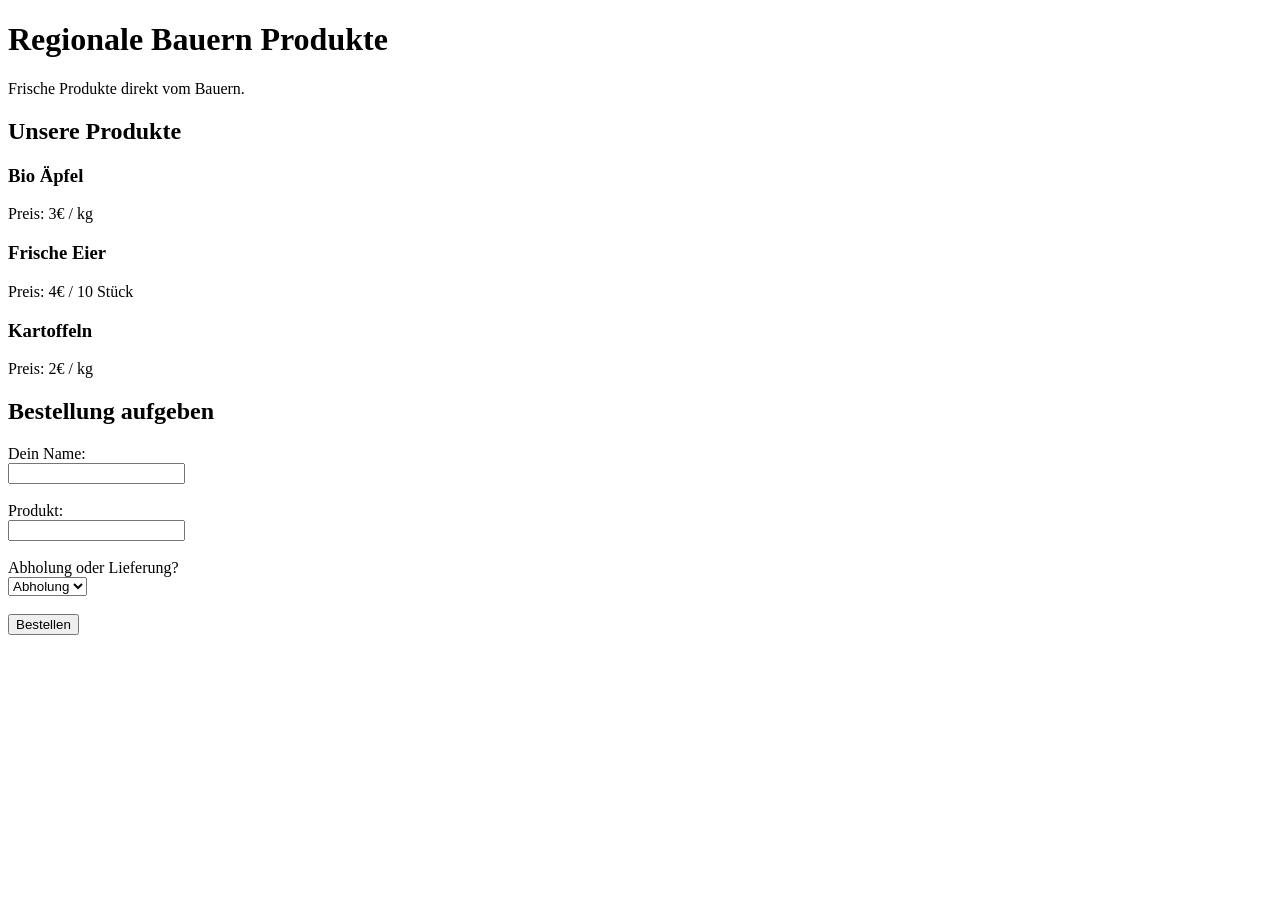
==== index.html @ 9c3779c5 "Add files via upload" ====
<!DOCTYPE html>
<html>
<head>
    <title>Bauern Plattform</title>
</head>
<body>

    <h1>Regionale Bauern Produkte</h1>
    <p>Frische Produkte direkt vom Bauern.</p>

</body>
</html>
<h2>Unsere Produkte</h2>

<div>
    <h3>Bio Äpfel</h3>
    <p>Preis: 3€ / kg</p>
</div>

<div>
    <h3>Frische Eier</h3>
    <p>Preis: 4€ / 10 Stück</p>
</div>

<div>
    <h3>Kartoffeln</h3>
    <p>Preis: 2€ / kg</p>
</div>
<h2>Bestellung aufgeben</h2>

<form>
    <label>Dein Name:</label><br>
    <input type="text"><br><br>

    <label>Produkt:</label><br>
    <input type="text"><br><br>

    <label>Abholung oder Lieferung?</label><br>
    <select>
        <option>Abholung</option>
        <option>Lieferung</option>
    </select><br><br>

    <button type="submit">Bestellen</button>
</form>
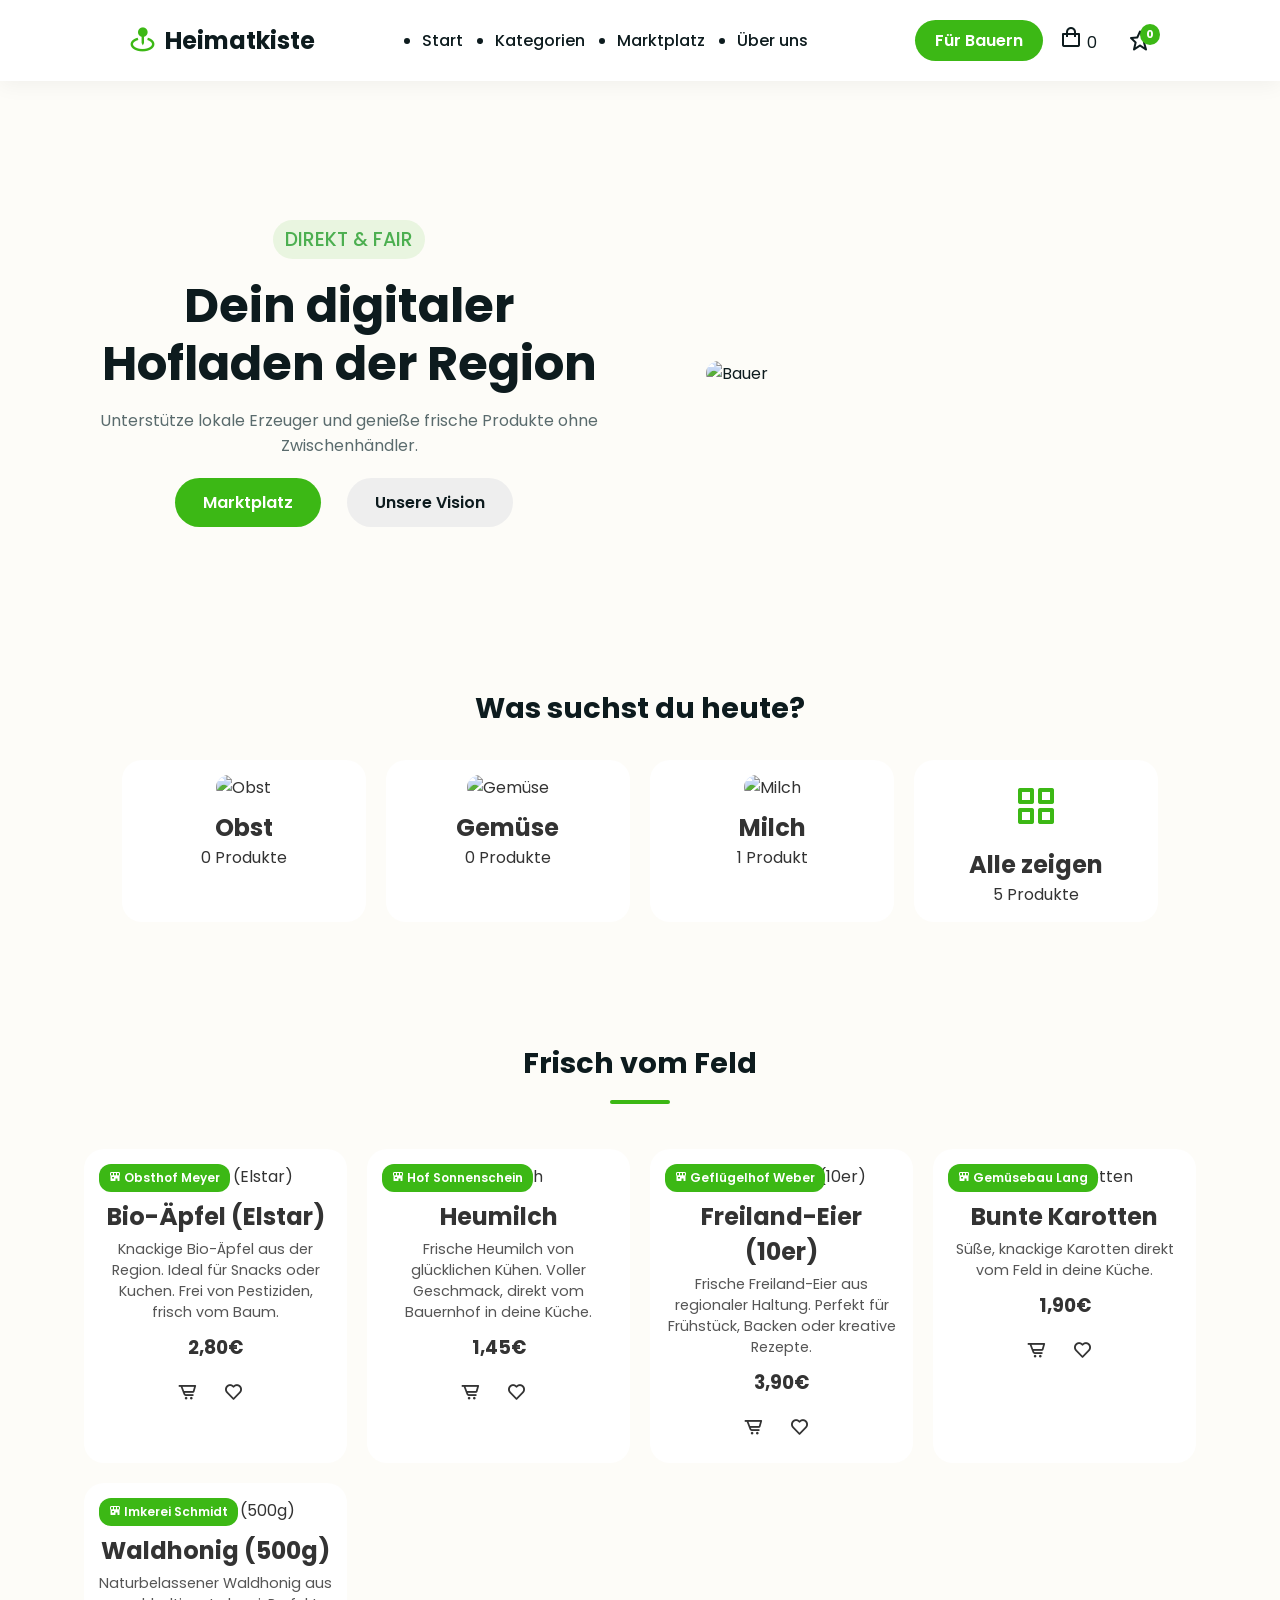
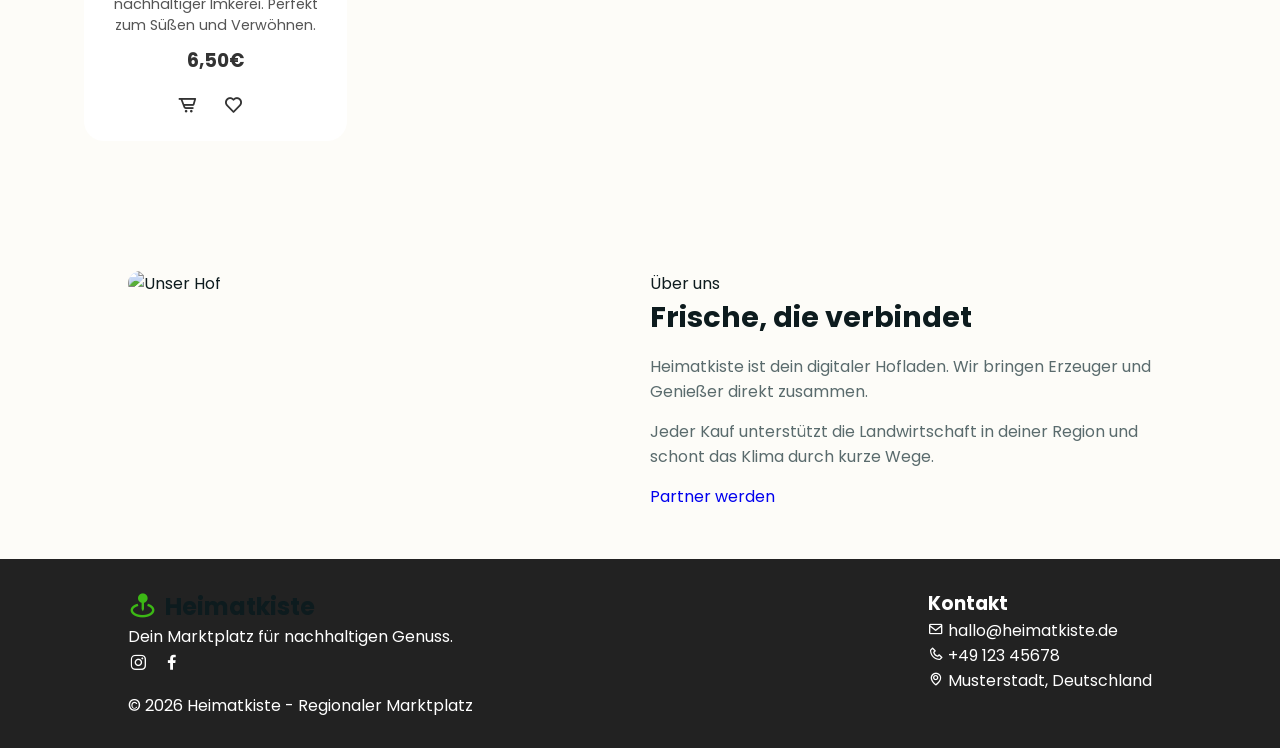
==== commit 958b096c: "Revamp index.html structure and content" ====
--- a/index.html
+++ b/index.html
@@ -1,45 +1,145 @@
 <!DOCTYPE html>
-<html>
+<html lang="de">
 <head>
-    <title>Bauern Plattform</title>
+    <meta charset="UTF-8">
+    <meta name="viewport" content="width=device-width, initial-scale=1.0">
+    <title>Heimatkiste | Regionaler Marktplatz</title>
+    <link rel="stylesheet" href="https://fonts.googleapis.com/css2?family=Poppins:wght@300;400;500;600;700&display=swap">
+    <link rel="stylesheet" href="https://cdn.jsdelivr.net/npm/boxicons@latest/css/boxicons.min.css">
+    <link rel="stylesheet" href="https://unpkg.com/swiper/swiper-bundle.min.css">
+    <link rel="stylesheet" href="style.css">
 </head>
 <body>
 
-    <h1>Regionale Bauern Produkte</h1>
-    <p>Frische Produkte direkt vom Bauern.</p>
+<header>
+    <a href="index.html" class="logo"><i class='bx bxs-map-pin'></i>Heimatkiste</a>
+    <ul class="navbar">
+        <li><a href="#home">Start</a></li>
+        <li><a href="#categories">Kategorien</a></li>
+        <li><a href="#produkte">Marktplatz</a></li>
+        <li><a href="#about">Über uns</a></li>
+    </ul>
+    <div class="header-icons">
+        <a href="farmer.html" class="btn-farmer">Für Bauern</a>
+        <div class="cart-icon" id="cart-btn">
+            <i class='bx bx-shopping-bag'></i>
+            <span id="cart-count">0</span>
+        </div>
+        <div class="favorites-icon" id="favorites-btn">
+            <i class='bx bx-star'></i>
+            <span id="favorites-count">0</span>
+        </div>
+        <i class='bx bx-menu' id="menu-icon"></i>
+    </div>
+</header>
 
+<section class="home swiper" id="home">
+    <div class="swiper-wrapper">
+        <div class="swiper-slide container">
+            <div class="home-text">
+                <span>Direkt & Fair</span>
+                <h1>Dein digitaler <br>Hofladen der Region</h1>
+                <p>Unterstütze lokale Erzeuger und genieße frische Produkte ohne Zwischenhändler.</p>
+                <div class="home-btns">
+                    <a href="#produkte" class="btn">Marktplatz</a>
+                    <a href="#about" class="btn-alt">Unsere Vision</a>
+                </div>
+            </div>
+            <div class="home-img">
+                <img src="https://images.unsplash.com/photo-1595113316349-9fa4ee24f884?auto=format&fit=crop&w=800&q=80" alt="Bauer">
+            </div>
+        </div>
+    </div>
+    <div class="swiper-pagination"></div>
+</section>
+
+<section class="categories" id="categories">
+    <div class="heading"><h1>Was suchst du heute?</h1></div>
+    <div class="categories-container">
+        <div class="box" onclick="renderProducts('Obst')">
+            <img src="https://images.unsplash.com/photo-1610832958506-aa56368176cf?w=400" alt="Obst">
+            <h2>Obst</h2>
+            <span class="count" id="count-Obst">0 Produkte</span>
+        </div>
+        <div class="box" onclick="renderProducts('Gemüse')">
+            <img src="https://images.unsplash.com/photo-1597362868423-3b1ad00dc9bb?w=400" alt="Gemüse">
+            <h2>Gemüse</h2>
+            <span class="count" id="count-Gemüse">0 Produkte</span>
+        </div>
+        <div class="box" onclick="renderProducts('Milchprodukte')">
+            <img src="https://images.unsplash.com/photo-1528750955925-53f58e2c31a9?w=400" alt="Milch">
+            <h2>Milch</h2>
+            <span class="count" id="count-Milchprodukte">0 Produkte</span>
+        </div>
+        <div class="box" onclick="renderProducts('Alle')">
+            <div style="font-size: 3rem; color: #3cb815; text-align: center;"><i class='bx bx-grid-alt'></i></div>
+            <h2>Alle zeigen</h2>
+            <span class="count" id="count-Alle">0 Produkte</span>
+        </div>
+    </div>
+</section>  
+<!-- PRODUKTE -->
+<section class="produkte" id="produkte">
+    <div class="heading">
+        <h1>Frisch vom Feld</h1>
+    </div>
+    <div id="products-grid" class="produkte-container">
+        <p class="empty-msg">Keine Produkte verfügbar...</p>
+    </div>
+</section>
+<section class="about" id="about">
+    <div class="about-container">
+        <div class="about-img">
+            <img src="https://images.unsplash.com/photo-1500651230702-0e2d8a49d4ad?w=800" alt="Unser Hof">
+        </div>
+        <div class="about-text">
+            <span>Über uns</span>
+            <h2>Frische, die verbindet</h2>
+            <p>Heimatkiste ist dein digitaler Hofladen. Wir bringen Erzeuger und Genießer direkt zusammen.</p>
+            <p>Jeder Kauf unterstützt die Landwirtschaft in deiner Region und schont das Klima durch kurze Wege.</p>
+            <a href="farmer.html" class="btn">Partner werden</a>
+        </div>
+    </div>
+</section>
+
+<footer>
+    <div class="footer-container">
+        <div class="footer-box">
+            <a href="#" class="logo"><i class='bx bxs-map-pin'></i>Heimatkiste</a>
+            <p>Dein Marktplatz für nachhaltigen Genuss.</p>
+            <div class="social">
+                <a href="#"><i class='bx bxl-instagram'></i></a>
+                <a href="#"><i class='bx bxl-facebook'></i></a>
+            </div>
+        </div>
+        <div class="footer-box">
+            <h3>Kontakt</h3>
+            <p><i class='bx bx-envelope'></i> hallo@heimatkiste.de</p>
+            <p><i class='bx bx-phone'></i> +49 123 45678</p>
+            <p><i class='bx bx-map'></i> Musterstadt, Deutschland</p>
+        </div>
+    </div>
+    <div class="copyright"><p>&#169; 2026 Heimatkiste - Regionaler Marktplatz</p></div>
+</footer>
+
+<div class="cart-sidebar" id="cart-sidebar">
+    <div class="cart-header"><h2>Deine Kiste</h2><i class='bx bx-x' id="close-cart"></i></div>
+    <div class="cart-content" id="cart-items-container"></div>
+    <div class="cart-footer">
+        <div class="total"><span>Gesamt:</span><span id="cart-total">0,00€</span></div>
+        <button class="checkout-btn">Zur Kasse</button>
+    </div>
+</div>
+<div class="cart-overlay" id="cart-overlay"></div>
+
+<div class="favorites-sidebar" id="favorites-sidebar">
+    <div class="header"><h2>Favoriten</h2><i class='bx bx-x' id="close-favorites"></i></div>
+    <div class="content" id="favorites-items-container"></div>
+</div>
+<div class="favorites-overlay" id="favorites-overlay"></div>
+
+<script src="https://unpkg.com/swiper/swiper-bundle.min.js"></script>
+<script src="main.js"></script>
+<script src="products.js"></script>
 </body>
 </html>
-<h2>Unsere Produkte</h2>
-
-<div>
-    <h3>Bio Äpfel</h3>
-    <p>Preis: 3€ / kg</p>
-</div>
-
-<div>
-    <h3>Frische Eier</h3>
-    <p>Preis: 4€ / 10 Stück</p>
-</div>
-
-<div>
-    <h3>Kartoffeln</h3>
-    <p>Preis: 2€ / kg</p>
-</div>
-<h2>Bestellung aufgeben</h2>
-
-<form>
-    <label>Dein Name:</label><br>
-    <input type="text"><br><br>
-
-    <label>Produkt:</label><br>
-    <input type="text"><br><br>
-
-    <label>Abholung oder Lieferung?</label><br>
-    <select>
-        <option>Abholung</option>
-        <option>Lieferung</option>
-    </select><br><br>
-
-    <button type="submit">Bestellen</button>
-</form>
--- a/style.css
+++ b/style.css
@@ -0,0 +1,924 @@
+@import url('https://fonts.googleapis.com/css2?family=Poppins:wght@300;400;500;600;700;800&display=swap');
+
+:root {
+    --green: #3cb815;
+    --orange: #f2994a;
+    --text-dark: #0d1b1e;
+    --text-light: #5a6b6d;
+    --bg-color: #fdfcf8;
+    --white: #ffffff;
+}
+
+* {
+    margin: 0;
+    padding: 0;
+    box-sizing: border-box;
+    font-family: 'Poppins', sans-serif;
+    text-decoration: none; /* Unterstriche weg */
+}
+
+body {
+    background: var(--bg-color);
+    color: var(--text-dark);
+    overflow-x: hidden;
+}
+
+/* --- HEADER --- */
+header {
+    position: fixed;
+    top: 0;
+    left: 0;
+    width: 100%;
+    display: flex;
+    justify-content: space-between;
+    align-items: center;
+    padding: 20px 10%;
+    background: rgba(255, 255, 255, 0.95);
+    backdrop-filter: blur(10px);
+    z-index: 1000;
+    box-shadow: 0 4px 20px rgba(0,0,0,0.05);
+}
+
+.logo {
+    display: flex;
+    align-items: center;
+    font-size: 1.5rem;
+    font-weight: 700;
+    color: var(--text-dark);
+}
+.logo i {
+    color: var(--green);
+    font-size: 1.8rem;
+    margin-right: 8px;
+}
+
+.navbar {
+    display: flex;
+    gap: 2rem;
+}
+.navbar a {
+    color: var(--text-dark);
+    font-weight: 500;
+}
+.navbar a:hover { color: var(--green); }
+
+.header-icons {
+    display: flex;
+    align-items: center;
+    gap: 1rem;
+}
+.header-icons .btn-farmer {
+    background: var(--green);
+    color: var(--white);
+    padding: 8px 20px;
+    border-radius: 50px;
+    font-weight: 600;
+}
+.header-icons .btn-farmer:hover { background: var(--orange); }
+.profile i, #menu-icon, #cart-btn i { font-size: 24px; cursor: pointer; }
+#menu-icon { display: none; }
+
+/* --- HERO --- */
+.home {
+    padding-top: 120px;
+}
+
+.home .container {
+    display: flex;
+    align-items: center;
+    justify-content: center;
+    gap: 3rem;
+    flex-wrap: wrap;
+    padding: 0 5%;
+}
+
+.home-text {
+    flex: 1 1 450px;
+    max-width: 550px;
+}
+
+.home-img {
+    flex: 1 1 450px;
+    display: flex;
+    justify-content: center;
+}
+
+.home-img img {
+    max-width: 400px;
+    width: 100%;
+    border-radius: 20px;
+}
+.home-text span {
+    display: inline-block;
+    background: rgba(60,184,21,0.1);
+    color: var(--green);
+    padding: 5px 12px;
+    border-radius: 50px;
+    font-size: 0.85rem;
+    font-weight: 600;
+    text-transform: uppercase;
+    margin-bottom: 10px;
+}
+.home-text h1 { font-size: clamp(2rem,5vw,3rem); margin: 15px 0; line-height: 1.2; }
+.home-text p { color: var(--text-light); font-size: 1rem; margin-bottom: 20px; }
+.home-btns a {
+    display: inline-block;
+    padding: 12px 28px;
+    border-radius: 50px;
+    font-weight: 600;
+    margin-right: 10px;
+}
+.home-btns .btn { background: var(--green); color: var(--white); }
+.home-btns .btn:hover { background: var(--orange); }
+.home-btns .btn-alt { background: #eee; color: var(--text-dark); }
+.home-btns .btn-alt:hover { background: #ddd; }
+.home-img { flex: 1; display: flex; justify-content: center; }
+.home-img img { width: 100%; max-width: 450px; border-radius: 20px; object-fit: cover; }
+
+/* --- FEATURES --- */
+.features {
+    display: flex;
+    justify-content: space-around;
+    text-align: center;
+    padding: 50px 10%;
+    flex-wrap: wrap;
+    gap: 20px;
+}
+.feature-box {
+    flex: 1;
+    min-width: 220px;
+    background: var(--white);
+    padding: 20px;
+    border-radius: 15px;
+    box-shadow: 0 4px 10px rgba(0,0,0,0.05);
+}
+.feature-box i { font-size: 40px; color: var(--green); margin-bottom: 10px; }
+
+/* --- CATEGORIES --- */
+.categories { padding: 50px 10%; }
+.categories .heading { text-align: center; margin-bottom: 25px; }
+.categories .heading h1 { font-size: 1.8rem; font-weight: 700; }
+/* KATEGORIEN */
+.categories {
+    padding: 60px 5%;
+}
+
+.categories-container {
+    display: grid;
+    grid-template-columns: repeat(auto-fill, minmax(180px, 1fr));
+    gap: 20px;
+}
+
+.categories-container .box {
+    background: #fff;
+    border-radius: 18px;
+    padding: 15px;
+    text-align: center;
+    transition: 0.3s ease;
+}
+
+.categories-container .box:hover {
+    transform: translateY(-5px);
+    box-shadow: 0 10px 25px rgba(0,0,0,0.08);
+}
+
+.categories-container img {
+    width: 100%;
+    height: 150px;
+    object-fit: cover;
+    border-radius: 12px;
+}
+/* --- PRODUKTE --- */
+.produkte { padding: 50px 10%; }
+.produkte .heading { text-align: center; margin-bottom: 25px; position: relative; }
+.produkte .heading h1 { font-size: 1.8rem; font-weight: 700; }
+.produkte .heading span { color: var(--green); }
+.produkte .heading::after {
+    content: "";
+    display: block;
+    width: 60px;
+    height: 4px;
+    background: var(--green);
+    margin: 8px auto 0 auto;
+    border-radius: 2px;
+}
+/* PRODUKTE */
+.produkte {
+    padding: 60px 5%;
+}
+
+.produkte-container {
+    display: grid;
+    grid-template-columns: repeat(auto-fill, minmax(250px, 1fr));
+    gap: 25px;
+}
+
+.product-card {
+    background: #fff;
+    border-radius: 18px;
+    box-shadow: 0 8px 20px rgba(0,0,0,0.05);
+    overflow: hidden;
+    transition: 0.3s ease;
+}
+
+.product-card:hover {
+    transform: translateY(-6px);
+}
+
+.product-card img {
+    width: 100%;
+    height: 200px;
+    object-fit: cover;
+}
+
+.product-info {
+    padding: 15px;
+}
+
+.price-row {
+    display: flex;
+    justify-content: space-between;
+    align-items: center;
+    margin-top: 12px;
+}
+
+.box-icons { display: flex; justify-content: center; gap: 15px; padding: 10px 0; }
+.box-icons i { cursor: pointer; font-size: 22px; color: var(--green); }
+.box-icons i:hover { color: var(--orange); }
+
+/* --- ABOUT --- */
+.about-container { display: flex; flex-wrap: wrap; justify-content: space-between; padding: 50px 10%; gap: 20px; }
+.about-img, .about-text { flex: 1 1 400px; }
+.about-img img { width: 100%; border-radius: 20px; object-fit: cover; }
+.about-text h2 { font-size: 1.8rem; margin-bottom: 15px; }
+.about-text p { margin-bottom: 15px; color: var(--text-light); }
+
+/* --- FARMER JOIN --- */
+.farmer-join { background: #f5f5f5; padding: 50px 10%; text-align: center; }
+.join-form { display: flex; flex-wrap: wrap; justify-content: center; gap: 10px; margin-top: 20px; }
+.join-form input { padding: 12px; border-radius: 50px; border: 1px solid #ddd; min-width: 200px; }
+.join-form button { padding: 12px 30px; border-radius: 50px; background: var(--green); color: #fff; font-weight: 600; border: none; cursor: pointer; }
+.join-form button:hover { background: var(--orange); }
+
+/* --- FOOTER --- */
+footer { background: #222; color: #fff; padding: 30px 10%; }
+footer a { color: #fff; }
+footer .social a { margin-right: 10px; font-size: 20px; }
+footer .footer-container { display: flex; flex-wrap: wrap; justify-content: space-between; gap: 20px; }
+
+/* --- WARENKORB SIDEBAR --- */
+.cart-sidebar {
+    position: fixed;
+    right: -100%;
+    top: 0;
+    width: 300px;
+    max-width: 90%;
+    height: 100%;
+    background: var(--white);
+    box-shadow: -4px 0 20px rgba(0,0,0,0.1);
+    transition: 0.4s;
+    z-index: 2000;
+    display: flex;
+    flex-direction: column;
+}
+.cart-sidebar.active { right: 0; }
+.cart-header { display: flex; justify-content: space-between; align-items: center; padding: 20px; border-bottom: 1px solid #eee; }
+.cart-header h2 { font-weight: 800; font-size: 1.2rem; }
+.cart-content { flex: 1; padding: 20px; overflow-y: auto; }
+.cart-item { display: flex; justify-content: space-between; margin-bottom: 10px; }
+.cart-footer { padding: 20px; border-top: 1px solid #eee; }
+.cart-footer button { width: 100%; padding: 12px; border-radius: 50px; background: var(--green); color: #fff; font-weight: 600; border: none; cursor: pointer; }
+.cart-footer button:hover { background: var(--orange); }
+
+.cart-overlay {
+    position: fixed;
+    top: 0; left: 0; width: 100%; height: 100%;
+    background: rgba(0,0,0,0.3);
+    opacity: 0;
+    visibility: hidden;
+    transition: 0.4s;
+    z-index: 1500;
+}
+.cart-overlay.active { opacity: 1; visibility: visible; }
+
+/* --- RESPONSIVE --- */
+@media (max-width: 1200px) { .produkte-container { grid-template-columns: repeat(4,1fr); } }
+@media (max-width: 992px) { .produkte-container { grid-template-columns: repeat(3,1fr); } .categories-container { grid-template-columns: repeat(3,1fr); } }
+@media (max-width: 768px) {
+    #menu-icon { display: block; }
+    .navbar { position: absolute; top: -1000%; left: 0; width: 100%; background: var(--white); flex-direction: column; padding: 40px; text-align: center; transition: 0.5s; }
+    .navbar.active { top: 100%; }
+    .home .container { flex-direction: column; text-align: center; padding-top: 140px; }
+    .produkte-container { grid-template-columns: repeat(2,1fr); }
+    .categories-container { grid-template-columns: repeat(2,1fr); }
+}
+@media (max-width: 480px) {
+    .produkte-container, .categories-container { grid-template-columns: 1fr; }
+}
+@media (max-width: 768px) {
+    .home .container {
+        flex-direction: column;
+        text-align: center;
+        padding-top: 80px;
+    }
+
+    .home-text {
+        margin-bottom: 30px;
+    }
+
+    .home-img img {
+        max-width: 300px;
+    }
+}
+/* --- HERO CONTAINER --- */
+.home .container {
+    display: flex;
+    flex-wrap: wrap;
+    align-items: center;
+    justify-content: center; /* Zentriert die beiden Blöcke horizontal */
+    gap: 2rem;              /* Abstand zwischen Text und Bild */
+    padding: 100px 5%;
+}
+
+/* --- HERO TEXT --- */
+.home-text {
+    flex: 1 1 450px;        /* Flexibler Block, mindestens 450px */
+    max-width: 550px;
+    text-align: center;      /* Text zentrieren */
+}
+
+/* Optional: Buttons nebeneinander */
+.home-btns {
+    display: flex;
+    justify-content: center;
+    gap: 1rem;
+    margin-top: 20px;
+}
+
+/* --- HERO BILD --- */
+.home-img {
+    flex: 1 1 450px;
+    display: flex;
+    justify-content: center; /* Bild zentriert im Block */
+    max-width: 550px;
+}
+
+/* H1 und span etwas schöner */
+.home-text span {
+    font-weight: 500;
+    color: #4CAF50;
+    font-size: 1.2rem;
+}
+
+.home-text h1 {
+    font-size: clamp(2rem, 5vw, 3rem);
+    line-height: 1.2;
+    margin: 0.5rem 0 1rem;
+}
+/* ------------------------------ */
+/* KATEGORIEN-SECTION */
+/* ------------------------------ */
+.categories .heading {
+    text-align: center;
+    margin-bottom: 30px;
+}
+
+.categories-container {
+    display: grid;
+    grid-template-columns: repeat(auto-fit, minmax(180px, 1fr));
+    gap: 20px;
+    padding: 0 5%;
+}
+
+.categories-container .box {
+    background: var(--white);
+    border-radius: 20px;
+    overflow: hidden;
+    text-align: center;
+    padding: 15px;
+    transition: transform 0.3s ease, box-shadow 0.3s ease;
+    cursor: pointer;
+}
+
+.categories-container .box img {
+    width: 100%;
+    height: 150px;
+    object-fit: cover;
+    border-radius: 15px;
+    margin-bottom: 10px;
+}
+
+.categories-container .box:hover {
+    transform: translateY(-5px);
+    box-shadow: 0 10px 25px rgba(0, 0, 0, 0.1);
+}
+
+/* ------------------------------ */
+/* PRODUKTE-SECTION */
+/* ------------------------------ */
+.produkte .heading {
+    text-align: center;
+    margin-bottom: 25px;
+    position: relative;
+}
+
+.produkte .heading h1 {
+    font-size: 1.8rem;
+    font-weight: 700;
+    margin-bottom: 15px;
+}
+
+.produkte .heading span {
+    color: var(--green);
+}
+
+/* kleine Linie unter der Überschrift */
+.produkte .heading::after {
+    content: "";
+    display: block;
+    width: 60px;
+    height: 4px;
+    background: var(--green);
+    margin: 0 auto;
+    border-radius: 2px;
+}
+
+.produkte-container {
+    display: grid;
+    grid-template-columns: repeat(auto-fit, minmax(200px, 1fr));
+    gap: 20px;
+    padding: 0 5%;
+}
+
+.produkte-container .box {
+    background: var(--white);
+    border-radius: 20px;
+    overflow: hidden;
+    text-align: center;
+    padding: 15px;
+    transition: transform 0.3s ease, box-shadow 0.3s ease;
+    cursor: pointer;
+    position: relative;
+}
+
+.produkte-container .box img {
+    width: 100%;
+    height: 180px;
+    object-fit: cover;
+    border-radius: 15px;
+    margin-bottom: 10px;
+}
+
+.produkte-container .box:hover {
+    transform: translateY(-5px);
+    box-shadow: 0 10px 25px rgba(0, 0, 0, 0.15);
+}
+
+/* Farmer-Tag */
+.farmer-tag {
+    position: absolute;
+    top: 15px;
+    left: 15px;
+    background: var(--green);
+    color: #fff;
+    padding: 5px 10px;
+    border-radius: 12px;
+    font-size: 0.75rem;
+    font-weight: 600;
+}
+
+/* Box-Icons */
+.box-icons {
+    margin-top: 10px;
+    display: flex;
+    justify-content: center;
+    gap: 15px;
+    font-size: 1.2rem;
+    color: var(--dark-green);
+}
+
+.box-icons i:hover {
+    color: var(--green);
+    transform: scale(1.2);
+    transition: 0.3s ease;
+}
+
+/* ------------------------------ */
+/* RESPONSIVE */
+/* ------------------------------ */
+@media (max-width: 968px) {
+    .home .container {
+        flex-direction: column-reverse;
+        text-align: center;
+        padding-top: 140px;
+        gap: 2rem;
+    }
+
+    .home-text {
+        text-align: center;
+        margin: 0 auto;
+    }
+
+    .categories-container, .produkte-container {
+        grid-template-columns: repeat(auto-fit, minmax(150px, 1fr));
+    }
+}
+
+@media (max-width: 480px) {
+    .home-text h1 {
+        font-size: clamp(1.8rem, 6vw, 2.5rem);
+    }
+
+    .home-text p {
+        font-size: 1rem;
+    }
+
+    .categories-container .box img,
+    .produkte-container .box img {
+        height: 140px;
+    }
+}
+/* ------------------------------
+   CART SIDEBAR & OVERLAY
+------------------------------ */
+.cart-sidebar {
+    position: fixed;
+    top: 0;
+    right: -400px;
+    width: 350px;
+    height: 100%;
+    background: #fff;
+    box-shadow: -4px 0 15px rgba(0,0,0,0.1);
+    z-index: 1000;
+    display: flex;
+    flex-direction: column;
+    transition: right 0.3s ease;
+    font-family: 'Poppins', sans-serif;
+}
+
+.cart-sidebar.active {
+    right: 0;
+}
+
+.cart-overlay {
+    position: fixed;
+    top: 0;
+    left: 0;
+    width: 100%;
+    height: 100%;
+    background: rgba(0,0,0,0.4);
+    opacity: 0;
+    visibility: hidden;
+    transition: all 0.3s ease;
+    z-index: 900;
+}
+
+.cart-overlay.active {
+    opacity: 1;
+    visibility: visible;
+}
+
+/* ------------------------------
+   ICONS IN PRODUKTBOXEN
+------------------------------ */
+.box-icons i {
+    font-size: 1.3rem;
+    margin-right: 10px;
+    cursor: pointer;
+    color: #333;
+    transition: color 0.3s, transform 0.2s;
+}
+
+.box-icons i:hover {
+    color: #27ae60; /* grün beim hover */
+    transform: scale(1.2);
+}
+/* ------------------------------
+   HEART PULS ANIMATION
+------------------------------ */
+@keyframes pulse {
+    0%   { transform: scale(1); }
+    50%  { transform: scale(1.3); }
+    100% { transform: scale(1); }
+}
+
+.box-icons i.bx-heart.active {
+    color: #e74c3c; /* Rot, wenn aktiviert */
+    animation: pulse 0.3s ease;
+}
+/* Header Favoriten Icon */
+.favorites-icon {
+    position: relative;
+    cursor: pointer;
+    display: flex;
+    align-items: center;
+    gap: 4px;
+}
+
+.favorites-icon i {
+    font-size: 1.5rem;
+    color: var(--text-dark);
+    transition: 0.3s ease;
+}
+
+.favorites-icon:hover i {
+    color: var(--green);
+}
+
+.favorites-icon span {
+    position: absolute;
+    top: -8px;
+    right: -10px;
+    background: var(--green);
+    color: #fff;
+    font-size: 0.75rem;
+    font-weight: 700;
+    padding: 2px 6px;
+    border-radius: 50%;
+}
+/* Animation für Produkte beim Hinzufügen */
+@keyframes flyToCart {
+    0% {
+        transform: scale(1) translateY(0) rotate(0deg);
+        opacity: 1;
+    }
+    50% {
+        transform: scale(1.2) translateY(-20px) rotate(15deg);
+        opacity: 0.8;
+    }
+    100% {
+        transform: scale(0.5) translateY(-50px) rotate(30deg);
+        opacity: 0;
+    }
+}
+
+.cart-item-fly {
+    position: absolute;
+    z-index: 9999;
+    pointer-events: none;
+    animation: flyToCart 0.7s forwards;
+}
+/* FAVORITEN ICON */
+.favorites-icon {
+    position: relative;
+    margin-left: 15px;
+    cursor: pointer;
+}
+
+.favorites-icon span {
+    position: absolute;
+    top: -5px;
+    right: -8px;
+    background: var(--green);
+    color: #fff;
+    font-size: 0.7rem;
+    padding: 2px 6px;
+    border-radius: 50%;
+}
+
+/* FAVORITEN SIDEBAR */
+.favorites-sidebar {
+    position: fixed;
+    top: 0;
+    right: -400px; /* außerhalb */
+    width: 350px;
+    height: 100%;
+    background: #fff;
+    box-shadow: -5px 0 20px rgba(0,0,0,0.2);
+    transition: right 0.3s ease;
+    z-index: 1000;
+    display: flex;
+    flex-direction: column;
+}
+
+.favorites-sidebar.active {
+    right: 0;
+}
+
+.favorites-sidebar .header {
+    display: flex;
+    justify-content: space-between;
+    align-items: center;
+    padding: 15px;
+    border-bottom: 1px solid #ddd;
+}
+
+.favorites-sidebar .content {
+    flex: 1;
+    overflow-y: auto;
+    padding: 15px;
+}
+
+.favorites-sidebar .footer {
+    padding: 15px;
+    border-top: 1px solid #ddd;
+}
+.produkte-container {
+    display: grid;
+    grid-template-columns: repeat(auto-fit, minmax(250px, 1fr));
+    gap: 1.5rem;
+    padding: 2rem;
+}
+
+.box {
+    transition: transform 0.3s ease;
+    border-radius: 15px;
+    overflow: hidden;
+}
+
+.box:hover {
+    transform: translateY(-5px);
+    box-shadow: 0 10px 20px rgba(0,0,0,0.1);
+}
+.produkte-container {
+    display: grid;
+    grid-template-columns: repeat(auto-fill, minmax(250px, 1fr));
+    gap: 20px;
+    padding: 20px;
+}
+
+.product-card {
+    background: #fff;
+    border-radius: 15px;
+    box-shadow: 0 5px 15px rgba(0,0,0,0.05);
+    overflow: hidden;
+    transition: 0.3s;
+}
+
+.product-card:hover {
+    transform: translateY(-5px);
+}
+
+.product-info {
+    padding: 15px;
+}
+
+.category-tag {
+    font-size: 0.7rem;
+    background: #e8f5e9;
+    color: #2e7d32;
+    padding: 4px 8px;
+    border-radius: 20px;
+}
+
+.price-row {
+    display: flex;
+    justify-content: space-between;
+    align-items: center;
+    margin-top: 10px;
+}
+
+.price {
+    font-weight: 700;
+    font-size: 1.2rem;
+    color: #333;
+}
+/* FARMER INVENTORY LIST */
+#farmer-inventory {
+    margin-top: 40px;
+    padding: 20px;
+    background: #fff;
+    border-radius: 15px;
+    box-shadow: 0 5px 15px rgba(0,0,0,0.05);
+}
+
+#farmer-inventory h3 {
+    font-size: 1.5rem;
+    color: var(--text-dark);
+    margin-bottom: 20px;
+    border-bottom: 2px solid var(--green);
+    display: inline-block;
+    padding-bottom: 5px;
+}
+
+.farmer-item {
+    transition: transform 0.3s ease, box-shadow 0.3s ease;
+}
+
+.farmer-item:hover {
+    transform: translateY(-3px);
+    box-shadow: 0 8px 20px rgba(0,0,0,0.1) !important;
+}
+
+.farmer-item button {
+    display: flex;
+    align-items: center;
+    gap: 8px;
+    font-family: 'Poppins', sans-serif;
+    font-weight: 500;
+    transition: background 0.3s ease;
+}
+
+.farmer-item button:hover {
+    background: #e60000 !important; /* Etwas dunkleres Rot beim Drüberfahren */
+}
+
+.farmer-item img {
+    border: 2px solid #eee;
+}
+
+/* Responsive Anpassung für kleine Bildschirme */
+@media (max-width: 450px) {
+    .farmer-item {
+        flex-direction: column;
+        align-items: flex-start !important;
+        gap: 15px;
+    }
+    
+    .farmer-item button {
+        width: 100%;
+        justify-content: center;
+    }
+}
+#img-preview {
+    width: 150px;
+    height: 150px;
+    object-fit: cover;
+    border-radius: 10px;
+    border: 2px dashed #3cb815;
+    margin: 10px 0;
+    display: none; /* Wird erst durch JS eingeblendet */
+}
+.product-desc {
+    font-size: 0.9rem;
+    color: #555;
+    margin: 5px 0 10px;
+    min-height: 40px; /* verhindert, dass Boxen unterschiedlich hoch sind */
+}
+/* Alle Links innerhalb der Produkt-Box */
+.box {
+    color: #333;           /* Haupttextfarbe */
+    text-decoration: none; /* Unterstrich entfernen */
+}
+
+/* Optional: Hover-Effekt */
+.box:hover {
+    color: #2e7d32;        /* z.B. Primärgrün bei Hover */
+    text-decoration: none;
+}
+.product-detail-container {
+    max-width: 900px;
+    margin: 50px auto;
+    padding: 20px;
+}
+
+.product-detail {
+    display: flex;
+    gap: 40px;
+    flex-wrap: wrap;
+    background: #fff;
+    padding: 30px;
+    border-radius: 20px;
+    box-shadow: 0 10px 30px rgba(0,0,0,0.08);
+}
+
+.product-detail img {
+    max-width: 400px;
+    width: 100%;
+    border-radius: 20px;
+}
+
+.product-info {
+    flex: 1;
+}
+
+.product-info h1 {
+    margin-top: 0;
+    font-size: 2rem;
+    color: #2e7d32;
+}
+
+.product-info .farmer-tag {
+    margin: 10px 0;
+    font-weight: 600;
+    color: #555;
+}
+
+.product-info .product-desc {
+    font-size: 1rem;
+    margin: 20px 0;
+}
+
+.product-info .preis {
+    font-size: 1.5rem;
+    font-weight: 700;
+    color: #3cb815;
+    margin-bottom: 20px;
+}
+
+.product-info button {
+    background: #2e7d32;
+    color: #fff;
+    border: none;
+    padding: 15px 25px;
+    border-radius: 12px;
+    margin-right: 15px;
+    cursor: pointer;
+    font-weight: 600;
+    transition: 0.3s;
+}
+
+.product-info button:hover {
+    background: #1b5e20;
+    transform: translateY(-2px);
+}
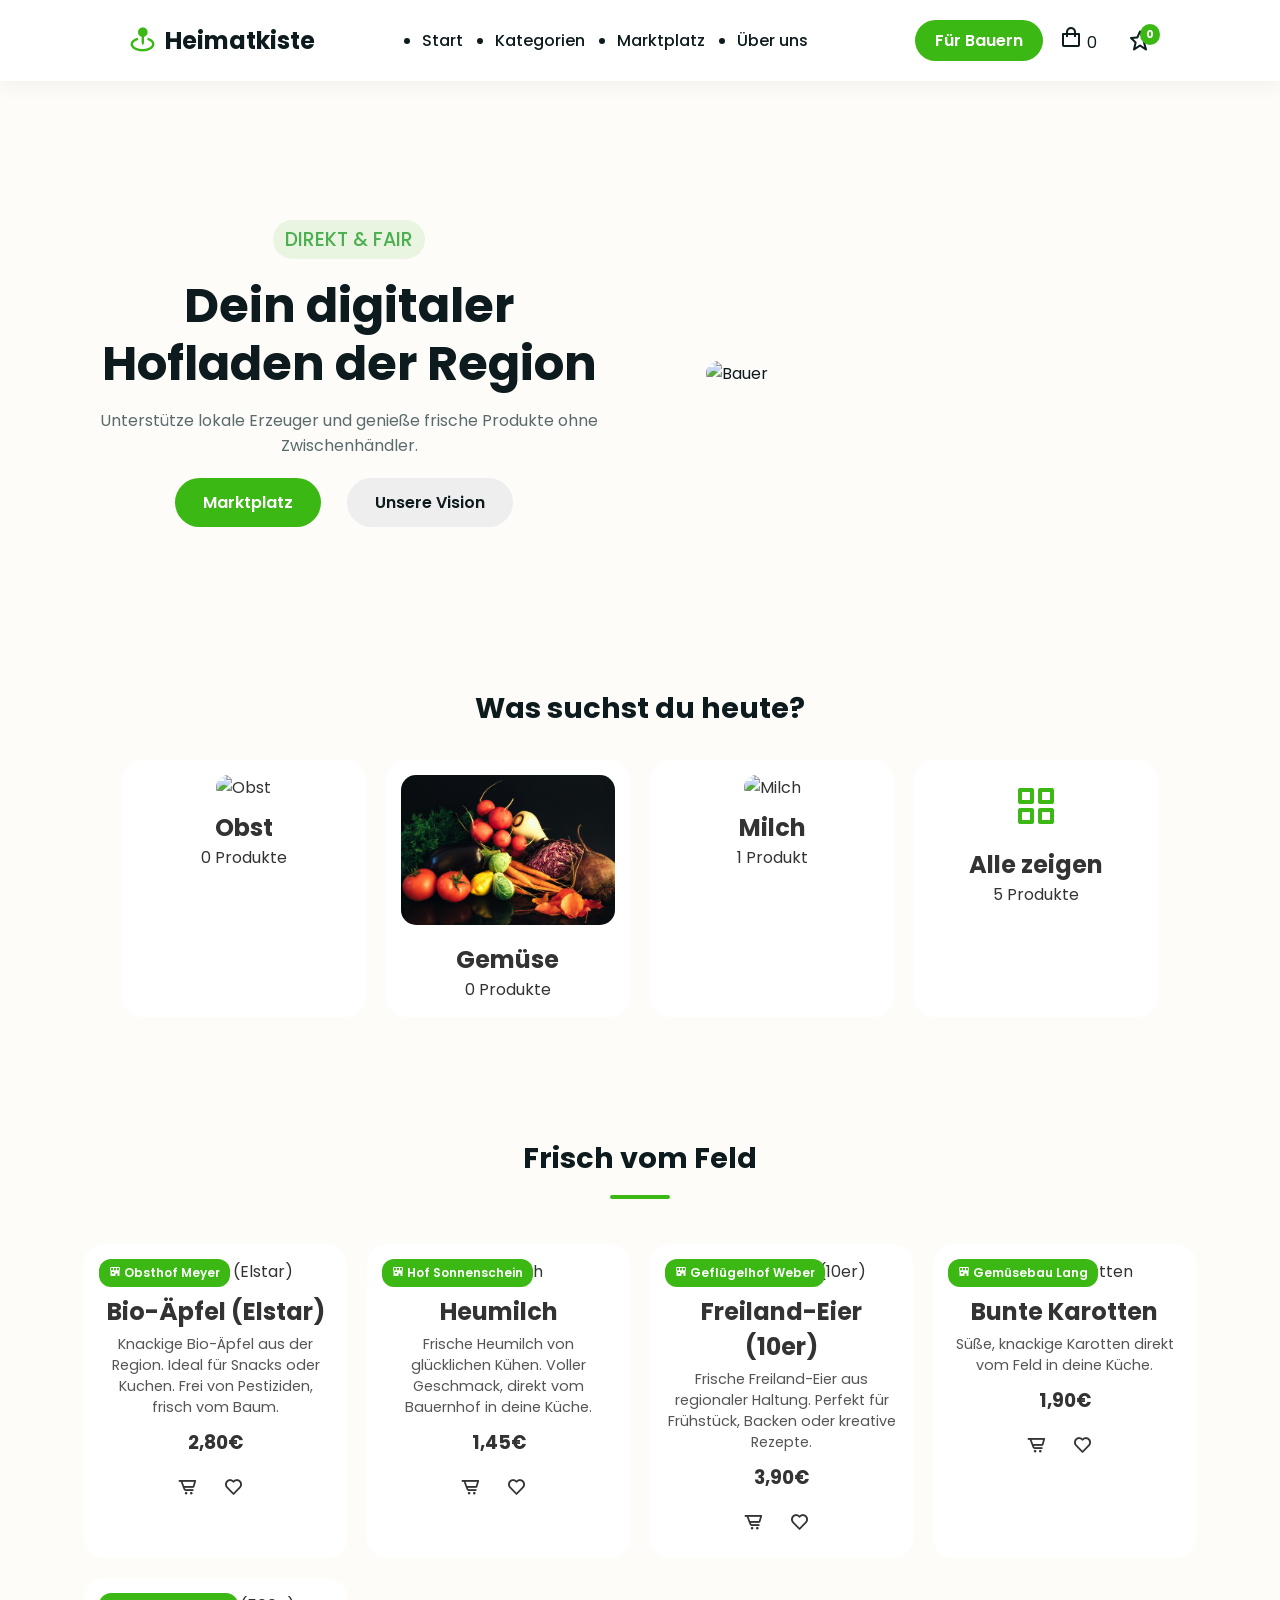
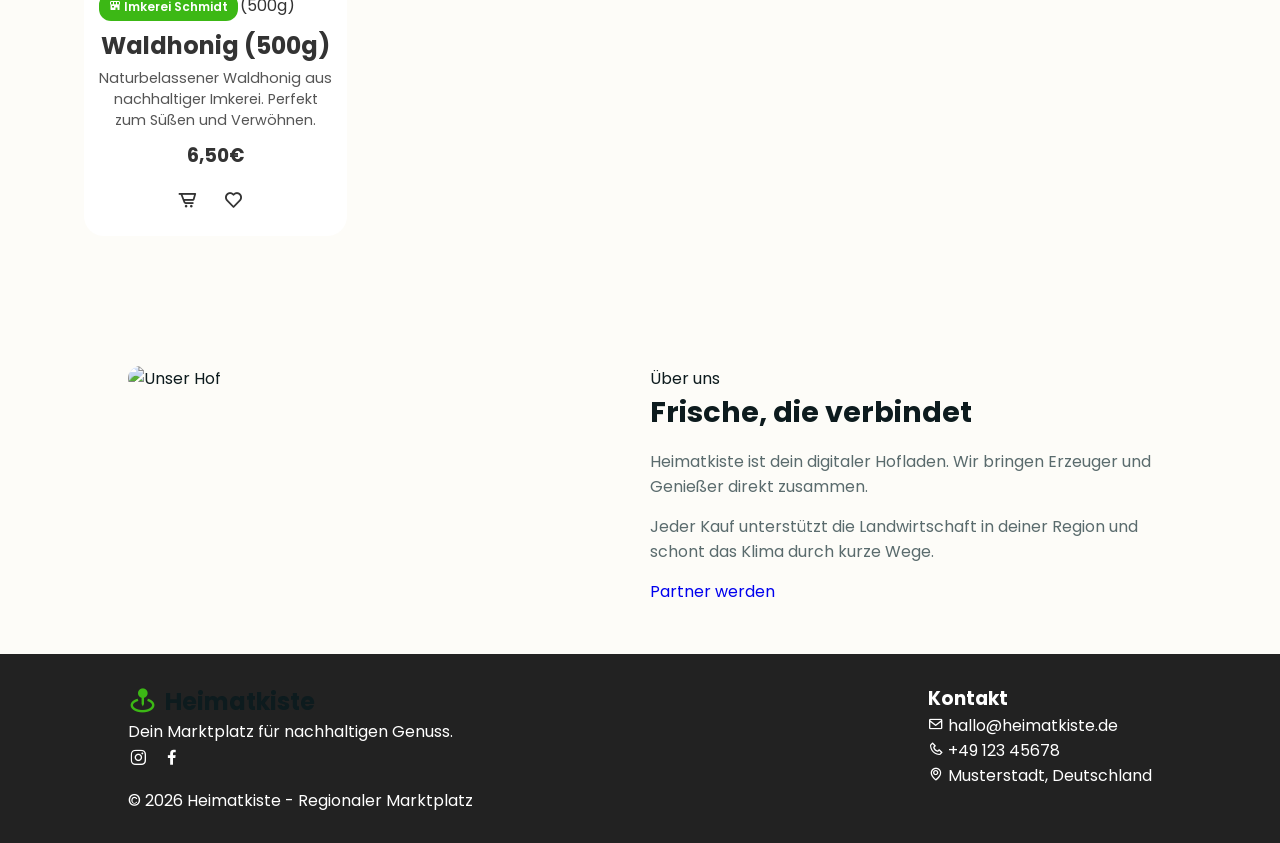
==== commit 5c020da2: "Update image source for Gemüse section" ====
--- a/index.html
+++ b/index.html
@@ -62,7 +62,7 @@
             <span class="count" id="count-Obst">0 Produkte</span>
         </div>
         <div class="box" onclick="renderProducts('Gemüse')">
-            <img src="https://images.unsplash.com/photo-1597362868423-3b1ad00dc9bb?w=400" alt="Gemüse">
+            <img src= "sharon-pittaway-KUZnfk-2DSQ-unsplash.jpg" alt="Gemüse">
             <h2>Gemüse</h2>
             <span class="count" id="count-Gemüse">0 Produkte</span>
         </div>
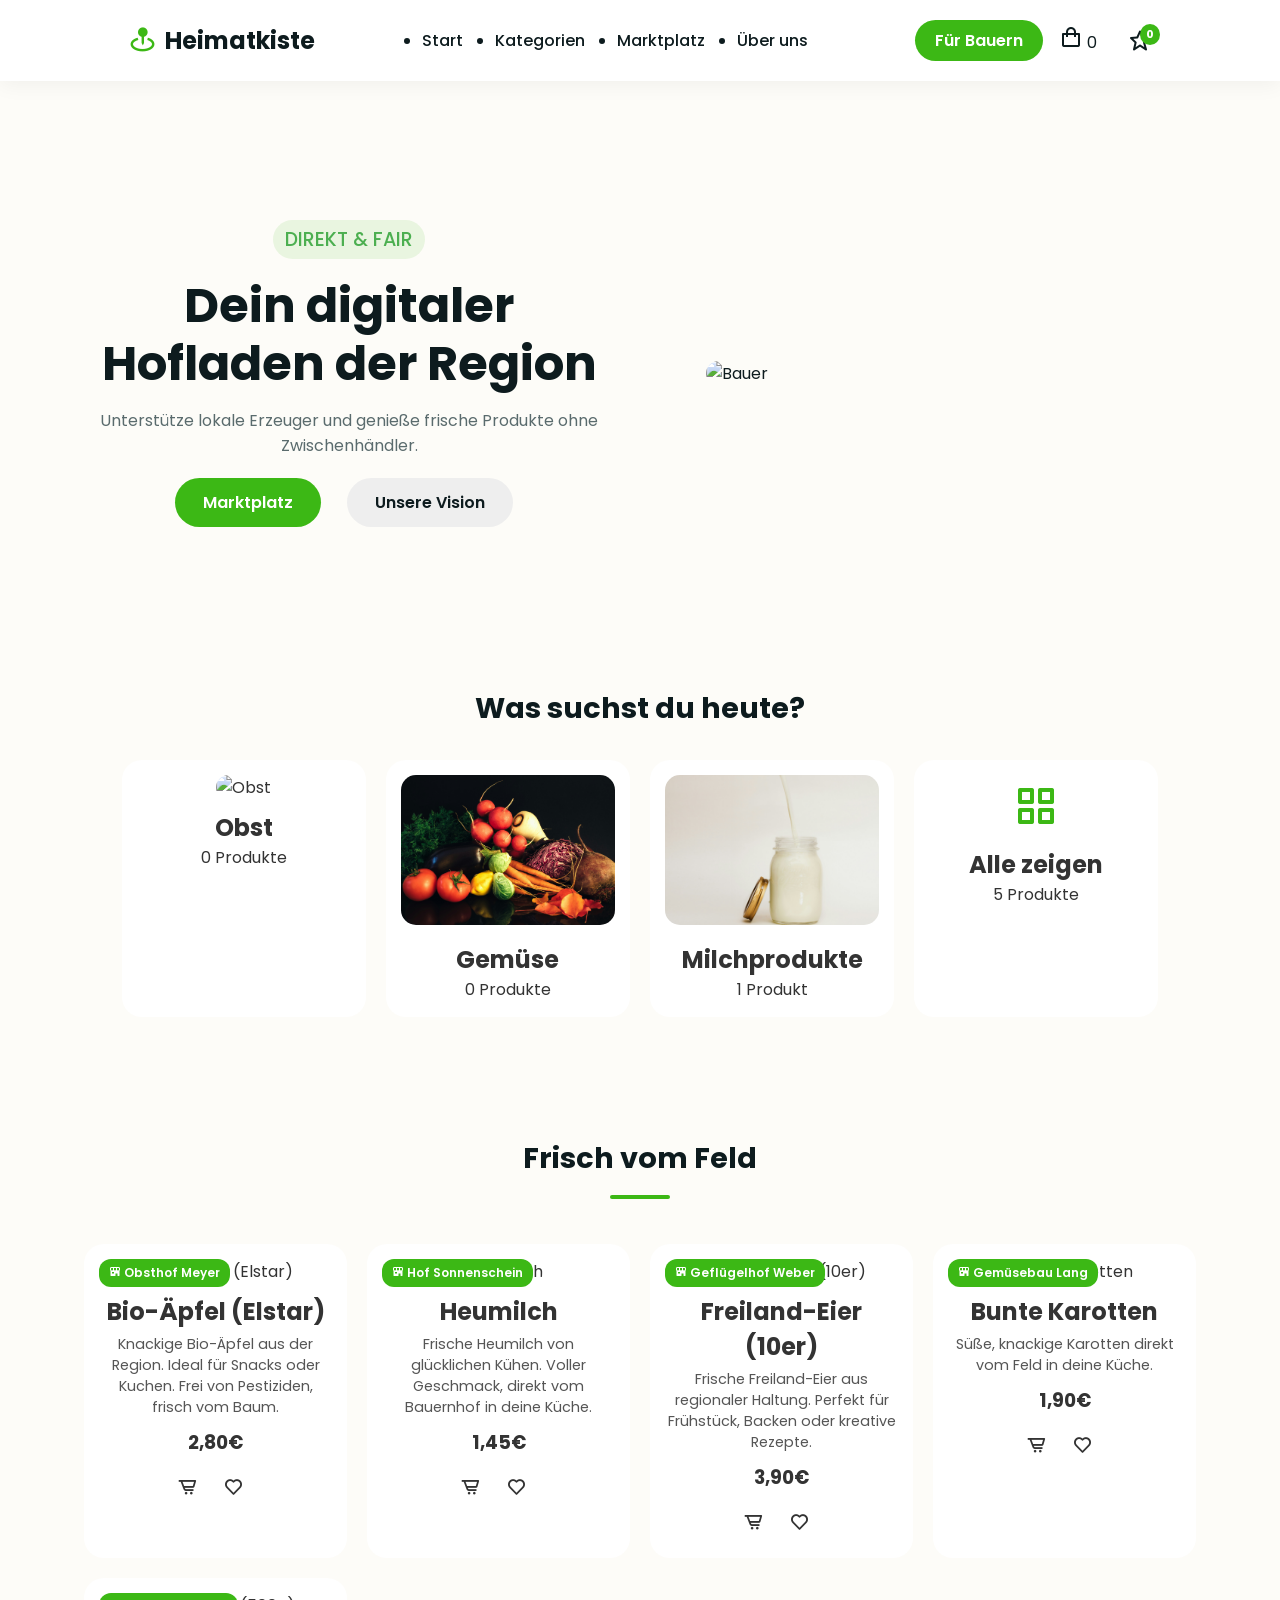
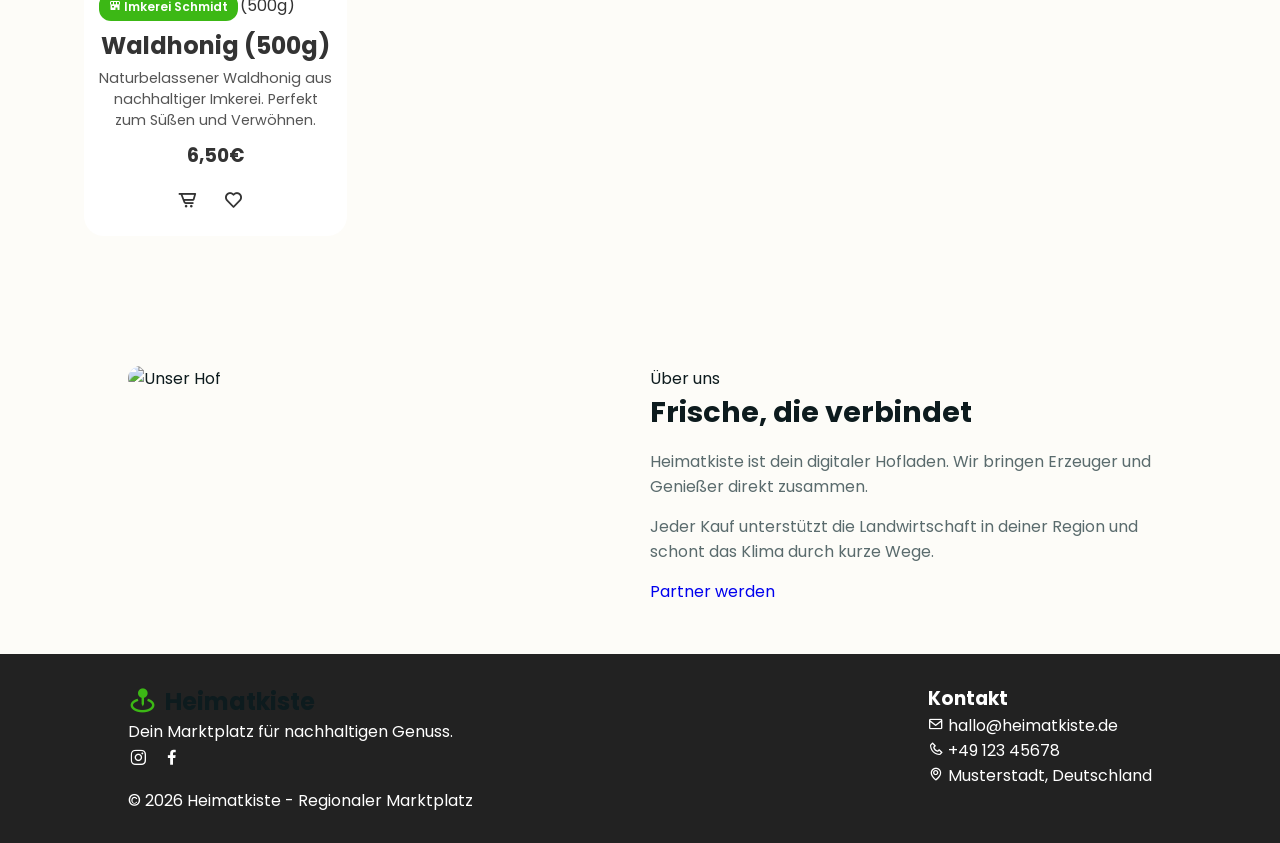
==== commit 9bcb7552: "Replace Milch image and update heading" ====
--- a/index.html
+++ b/index.html
@@ -67,8 +67,8 @@
             <span class="count" id="count-Gemüse">0 Produkte</span>
         </div>
         <div class="box" onclick="renderProducts('Milchprodukte')">
-            <img src="https://images.unsplash.com/photo-1528750955925-53f58e2c31a9?w=400" alt="Milch">
-            <h2>Milch</h2>
+            <img src="nikolai-chernichenko-S1HuosAnX-Y-unsplash.jpg" alt="Milch">
+            <h2>Milchprodukte</h2>
             <span class="count" id="count-Milchprodukte">0 Produkte</span>
         </div>
         <div class="box" onclick="renderProducts('Alle')">
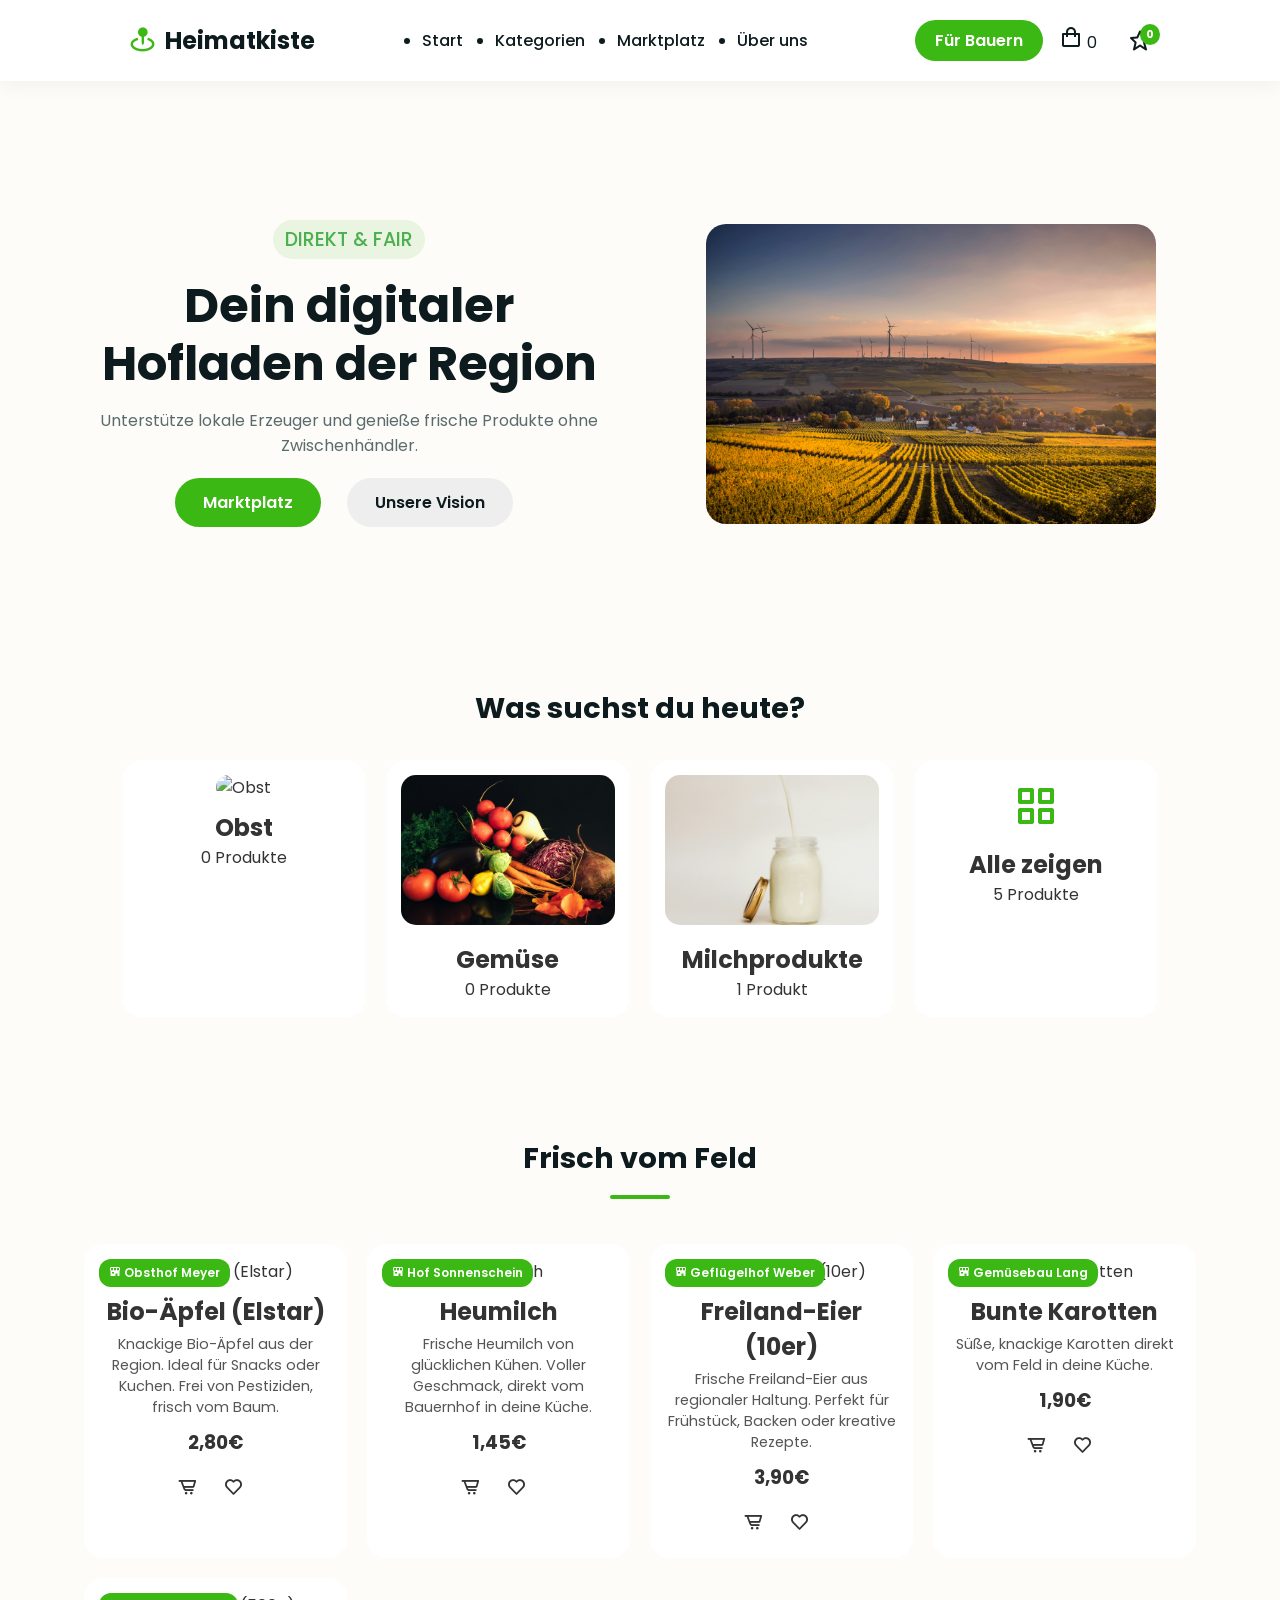
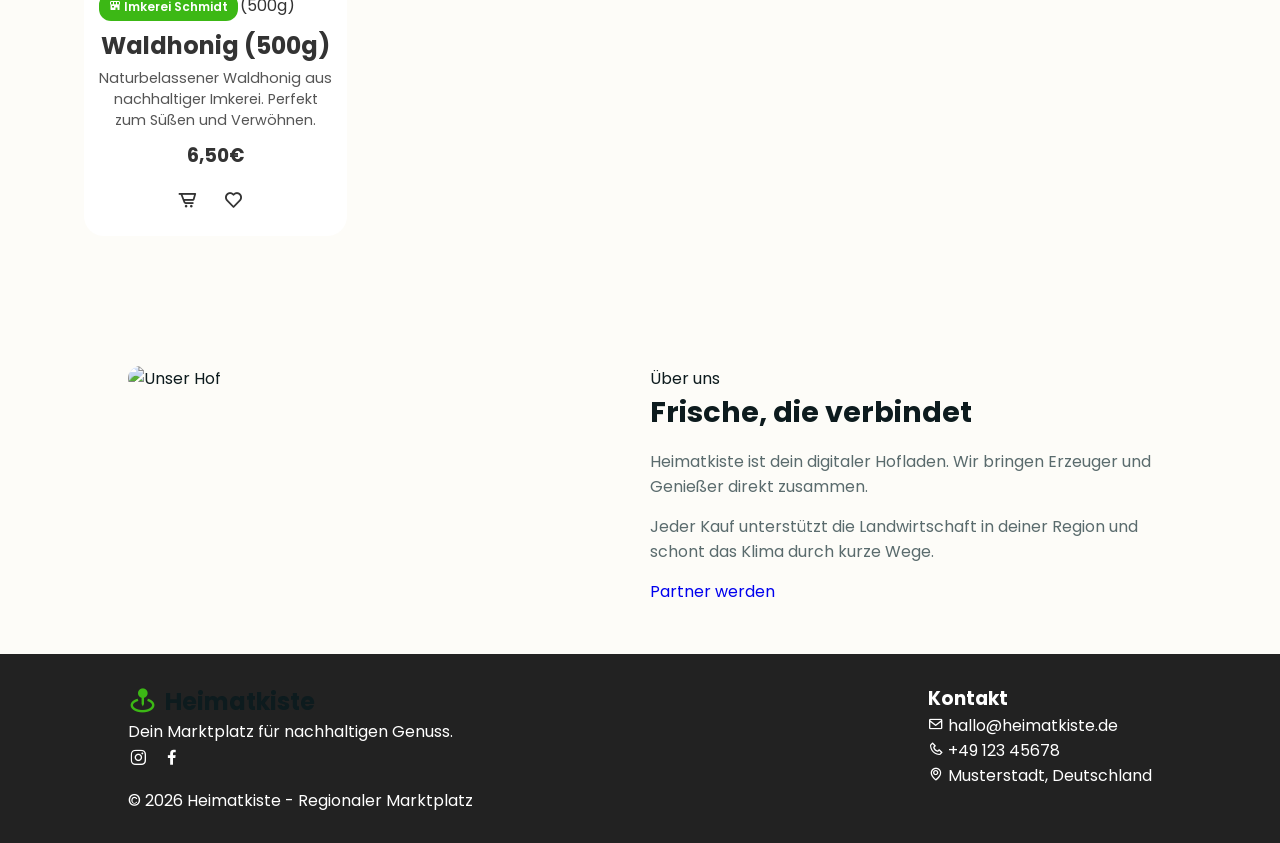
==== commit acc571dd: "Update index.html" ====
--- a/index.html
+++ b/index.html
@@ -46,7 +46,7 @@
                 </div>
             </div>
             <div class="home-img">
-                <img src="https://images.unsplash.com/photo-1595113316349-9fa4ee24f884?auto=format&fit=crop&w=800&q=80" alt="Bauer">
+                <img src="karsten-wurth-UbGYPMbMYP8-unsplash.jpg" alt="Bauer">
             </div>
         </div>
     </div>
